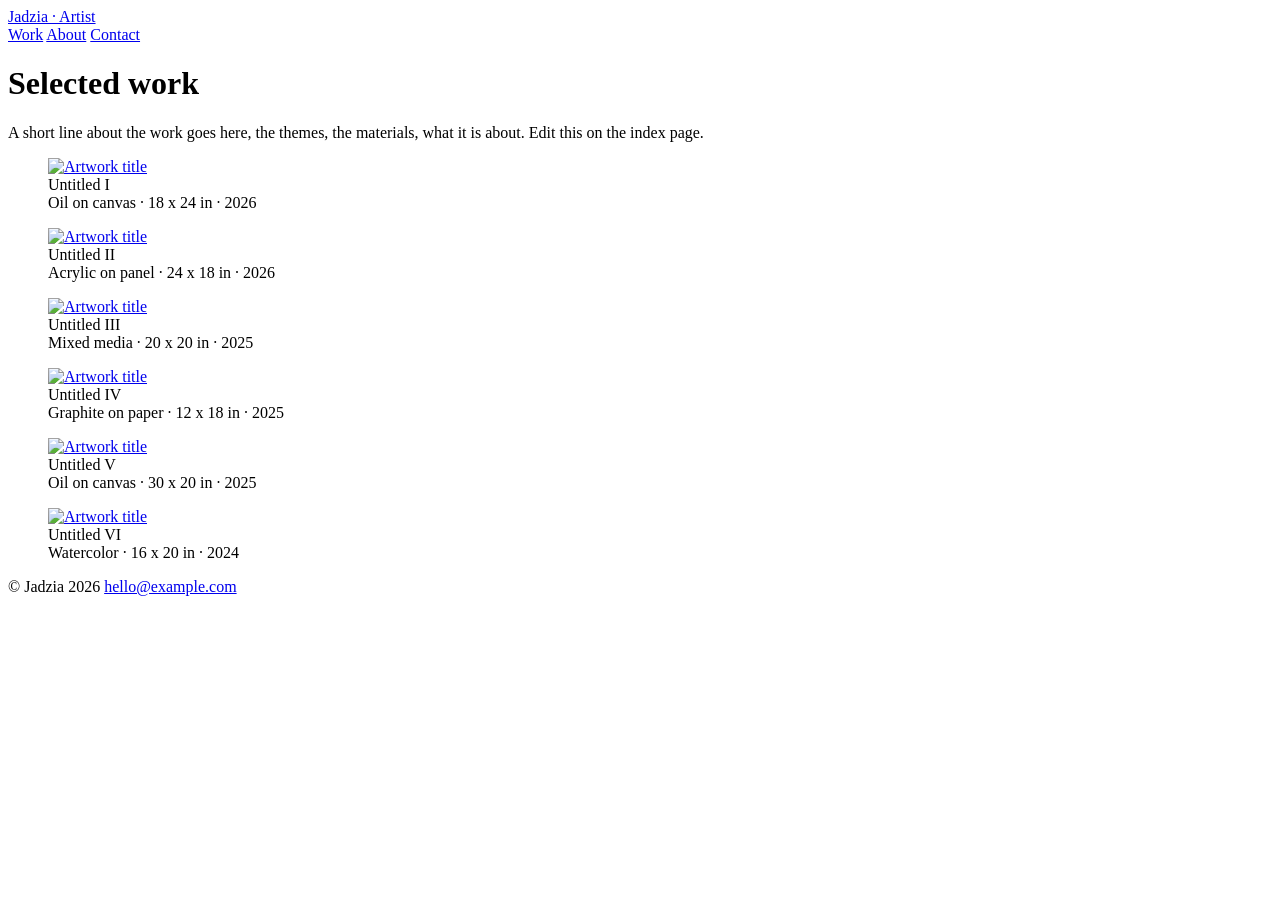
==== index.html @ c8b88ebf "Create index.html" ====
<!DOCTYPE html>
<html lang="en">
<head>
  <meta charset="UTF-8">
  <meta name="viewport" content="width=device-width, initial-scale=1.0">
  <title>Jadzia — Artist</title>
  <meta name="description" content="Art portfolio of Jadzia.">
  <link rel="preconnect" href="https://fonts.googleapis.com">
  <link rel="preconnect" href="https://fonts.gstatic.com" crossorigin>
  <link href="https://fonts.googleapis.com/css2?family=Inter:wght@300;400;500;600&display=swap" rel="stylesheet">
  <link rel="stylesheet" href="style.css">
</head>
<body>
  <header>
    <a class="site-name" href="index.html">Jadzia <span>· Artist</span></a>
    <nav>
      <a href="index.html" class="active">Work</a>
      <a href="about.html">About</a>
      <a href="contact.html">Contact</a>
    </nav>
  </header>

  <main>
    <div class="intro">
      <h1>Selected work</h1>
      <p>A short line about the work goes here, the themes, the materials, what it is about. Edit this on the index page.</p>
    </div>

    <!-- ===== GALLERY =====
         To add a piece, copy one <figure class="piece"> block and change:
           1) the image file name (src AND the href around it),
           2) the caption text (title, medium, size, year).
         Put your image files in the art/ folder. Any shape works. -->
    <div class="gallery">

      <figure class="piece">
        <a href="art/art1.jpg" target="_blank" rel="noopener"><img src="art/art1.jpg" alt="Artwork title" loading="lazy"></a>
        <figcaption><span class="title">Untitled I</span><br>Oil on canvas · 18 x 24 in · 2026</figcaption>
      </figure>

      <figure class="piece">
        <a href="art/art2.jpg" target="_blank" rel="noopener"><img src="art/art2.jpg" alt="Artwork title" loading="lazy"></a>
        <figcaption><span class="title">Untitled II</span><br>Acrylic on panel · 24 x 18 in · 2026</figcaption>
      </figure>

      <figure class="piece">
        <a href="art/art3.jpg" target="_blank" rel="noopener"><img src="art/art3.jpg" alt="Artwork title" loading="lazy"></a>
        <figcaption><span class="title">Untitled III</span><br>Mixed media · 20 x 20 in · 2025</figcaption>
      </figure>

      <figure class="piece">
        <a href="art/art4.jpg" target="_blank" rel="noopener"><img src="art/art4.jpg" alt="Artwork title" loading="lazy"></a>
        <figcaption><span class="title">Untitled IV</span><br>Graphite on paper · 12 x 18 in · 2025</figcaption>
      </figure>

      <figure class="piece">
        <a href="art/art5.jpg" target="_blank" rel="noopener"><img src="art/art5.jpg" alt="Artwork title" loading="lazy"></a>
        <figcaption><span class="title">Untitled V</span><br>Oil on canvas · 30 x 20 in · 2025</figcaption>
      </figure>

      <figure class="piece">
        <a href="art/art6.jpg" target="_blank" rel="noopener"><img src="art/art6.jpg" alt="Artwork title" loading="lazy"></a>
        <figcaption><span class="title">Untitled VI</span><br>Watercolor · 16 x 20 in · 2024</figcaption>
      </figure>

    </div>
  </main>

  <footer>
    <span>© Jadzia 2026</span>
    <a href="mailto:hello@example.com">hello@example.com</a>
  </footer>
</body>
</html>
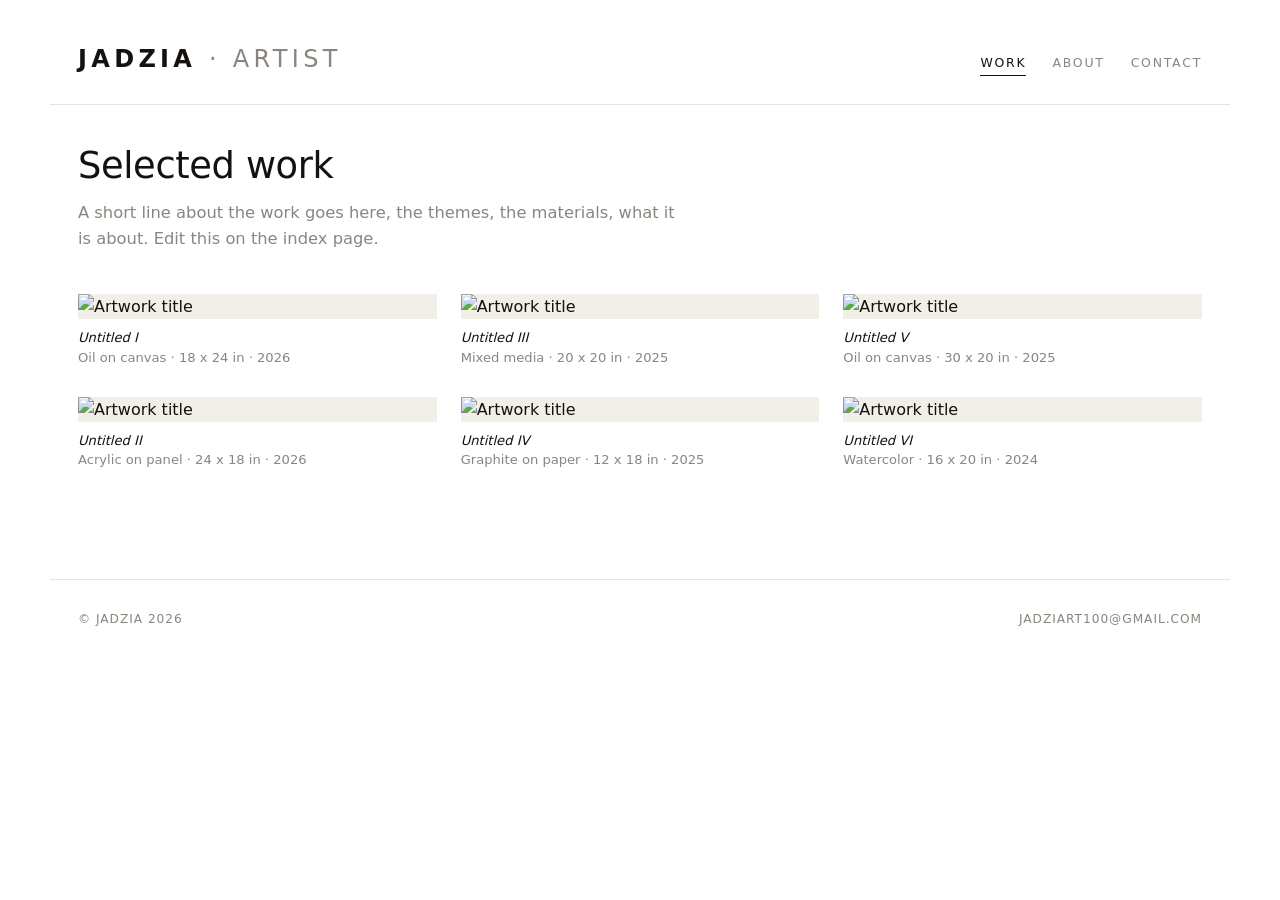
==== commit c98afe25: "Update index.html" ====
--- a/index.html
+++ b/index.html
@@ -68,7 +68,7 @@
 
   <footer>
     <span>© Jadzia 2026</span>
-    <a href="mailto:hello@example.com">hello@example.com</a>
+    <a href="mailto:jadziart100@gmail.com">jadziart100@gmail.com</a>
   </footer>
 </body>
 </html>
--- a/style.css
+++ b/style.css
@@ -0,0 +1,144 @@
+/* ============================================================
+   Jadzia — Art Portfolio
+   Minimalist gallery. White paper, black ink, one clean sans.
+   Let the work speak; keep the frame quiet.
+   Swap the ACCENT and fonts below to change the whole mood.
+   ============================================================ */
+
+:root {
+  --bg:      #ffffff;
+  --ink:     #14110f;
+  --muted:   #8a857e;
+  --line:    #e7e3dd;
+  --accent:  #14110f;          /* used for hovers/links; keep near-black for a gallery feel */
+  --wrap:    1180px;
+  --font-body: "Inter", system-ui, -apple-system, "Segoe UI", sans-serif;
+  --font-name: "Inter", system-ui, sans-serif;
+}
+
+* { box-sizing: border-box; margin: 0; padding: 0; }
+html { scroll-behavior: smooth; }
+body {
+  font-family: var(--font-body);
+  background: var(--bg);
+  color: var(--ink);
+  line-height: 1.6;
+  -webkit-font-smoothing: antialiased;
+}
+a { color: inherit; text-decoration: none; }
+
+/* ---------- Header / nav ---------- */
+header {
+  max-width: var(--wrap);
+  margin: 0 auto;
+  padding: 40px 28px 26px;
+  display: flex;
+  align-items: baseline;
+  justify-content: space-between;
+  flex-wrap: wrap;
+  gap: 14px 24px;
+  border-bottom: 1px solid var(--line);
+}
+.site-name {
+  font-family: var(--font-name);
+  font-size: 1.5rem;
+  font-weight: 600;
+  letter-spacing: 0.18em;
+  text-transform: uppercase;
+}
+.site-name span { color: var(--muted); font-weight: 400; }
+nav { display: flex; gap: 26px; }
+nav a {
+  font-size: 0.78rem;
+  letter-spacing: 0.14em;
+  text-transform: uppercase;
+  color: var(--muted);
+  padding-bottom: 2px;
+  border-bottom: 1px solid transparent;
+  transition: color .2s, border-color .2s;
+}
+nav a:hover, nav a.active { color: var(--ink); border-color: var(--ink); }
+
+/* ---------- Main ---------- */
+main { max-width: var(--wrap); margin: 0 auto; padding: 40px 28px 80px; }
+
+.intro { max-width: 60ch; margin-bottom: 42px; }
+.intro h1 {
+  font-family: var(--font-name);
+  font-weight: 500;
+  font-size: clamp(1.6rem, 3.4vw, 2.3rem);
+  letter-spacing: -0.01em;
+  line-height: 1.15;
+  margin-bottom: 12px;
+}
+.intro p { color: var(--muted); font-size: 1.02rem; }
+
+/* ---------- Gallery (masonry via CSS columns; keeps each piece's true shape) ---------- */
+.gallery { column-count: 3; column-gap: 24px; }
+.piece { break-inside: avoid; margin: 0 0 30px; }
+.piece a { display: block; cursor: zoom-in; }
+.piece img {
+  width: 100%; display: block;
+  background: #f2efe9;
+  transition: opacity .2s;
+}
+.piece a:hover img { opacity: 0.9; }
+.piece figcaption {
+  margin-top: 9px;
+  font-size: 0.82rem;
+  color: var(--muted);
+  line-height: 1.45;
+}
+.piece .title { color: var(--ink); font-style: italic; }
+
+/* ---------- About ---------- */
+.about-grid { display: grid; grid-template-columns: 300px 1fr; gap: 48px; align-items: start; }
+.about-grid img { width: 100%; background: #f2efe9; }
+.about-copy h1 {
+  font-family: var(--font-name);
+  font-weight: 500; font-size: clamp(1.5rem, 3vw, 2rem);
+  margin-bottom: 18px; letter-spacing: -0.01em;
+}
+.about-copy p { margin-bottom: 1em; color: #46423d; max-width: 62ch; }
+
+/* ---------- Contact ---------- */
+.contact h1 {
+  font-family: var(--font-name);
+  font-weight: 500; font-size: clamp(1.6rem, 3.4vw, 2.3rem);
+  margin-bottom: 18px;
+}
+.contact p { color: var(--muted); max-width: 54ch; margin-bottom: 22px; }
+.contact-links { display: flex; flex-direction: column; gap: 12px; }
+.contact-links a {
+  font-size: 1.05rem;
+  width: fit-content;
+  border-bottom: 1px solid var(--line);
+  padding-bottom: 3px;
+  transition: border-color .2s;
+}
+.contact-links a:hover { border-color: var(--ink); }
+.contact-links .label { color: var(--muted); font-size: 0.72rem; letter-spacing: 0.14em; text-transform: uppercase; display: block; margin-bottom: 2px; }
+
+/* ---------- Footer ---------- */
+footer {
+  max-width: var(--wrap);
+  margin: 0 auto;
+  padding: 30px 28px 50px;
+  border-top: 1px solid var(--line);
+  display: flex; justify-content: space-between; flex-wrap: wrap; gap: 10px;
+  font-size: 0.76rem; letter-spacing: 0.08em; text-transform: uppercase; color: var(--muted);
+}
+footer a:hover { color: var(--ink); }
+
+/* ---------- Responsive ---------- */
+@media (max-width: 900px) {
+  .gallery { column-count: 2; }
+  .about-grid { grid-template-columns: 1fr; gap: 28px; }
+  .about-grid img { max-width: 300px; }
+}
+@media (max-width: 560px) {
+  .gallery { column-count: 1; }
+  header { padding: 28px 20px 20px; }
+  main { padding: 30px 20px 60px; }
+  nav { gap: 18px; }
+}
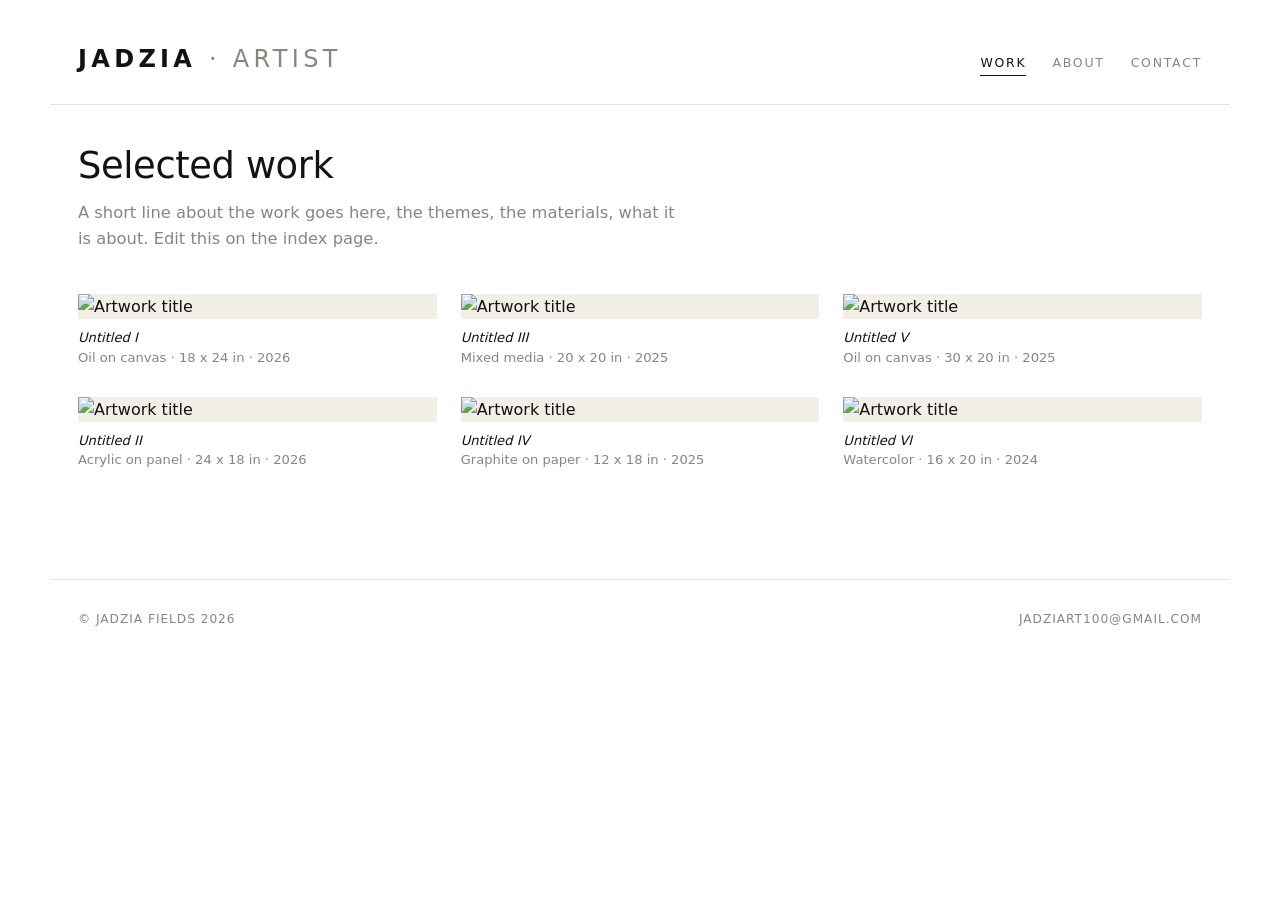
==== commit b076bd6c: "Update index.html" ====
--- a/index.html
+++ b/index.html
@@ -3,7 +3,7 @@
 <head>
   <meta charset="UTF-8">
   <meta name="viewport" content="width=device-width, initial-scale=1.0">
-  <title>Jadzia — Artist</title>
+  <title>Jadzia Fields — Artist</title>
   <meta name="description" content="Art portfolio of Jadzia.">
   <link rel="preconnect" href="https://fonts.googleapis.com">
   <link rel="preconnect" href="https://fonts.gstatic.com" crossorigin>
@@ -67,7 +67,7 @@
   </main>
 
   <footer>
-    <span>© Jadzia 2026</span>
+    <span>© Jadzia Fields 2026</span>
     <a href="mailto:jadziart100@gmail.com">jadziart100@gmail.com</a>
   </footer>
 </body>
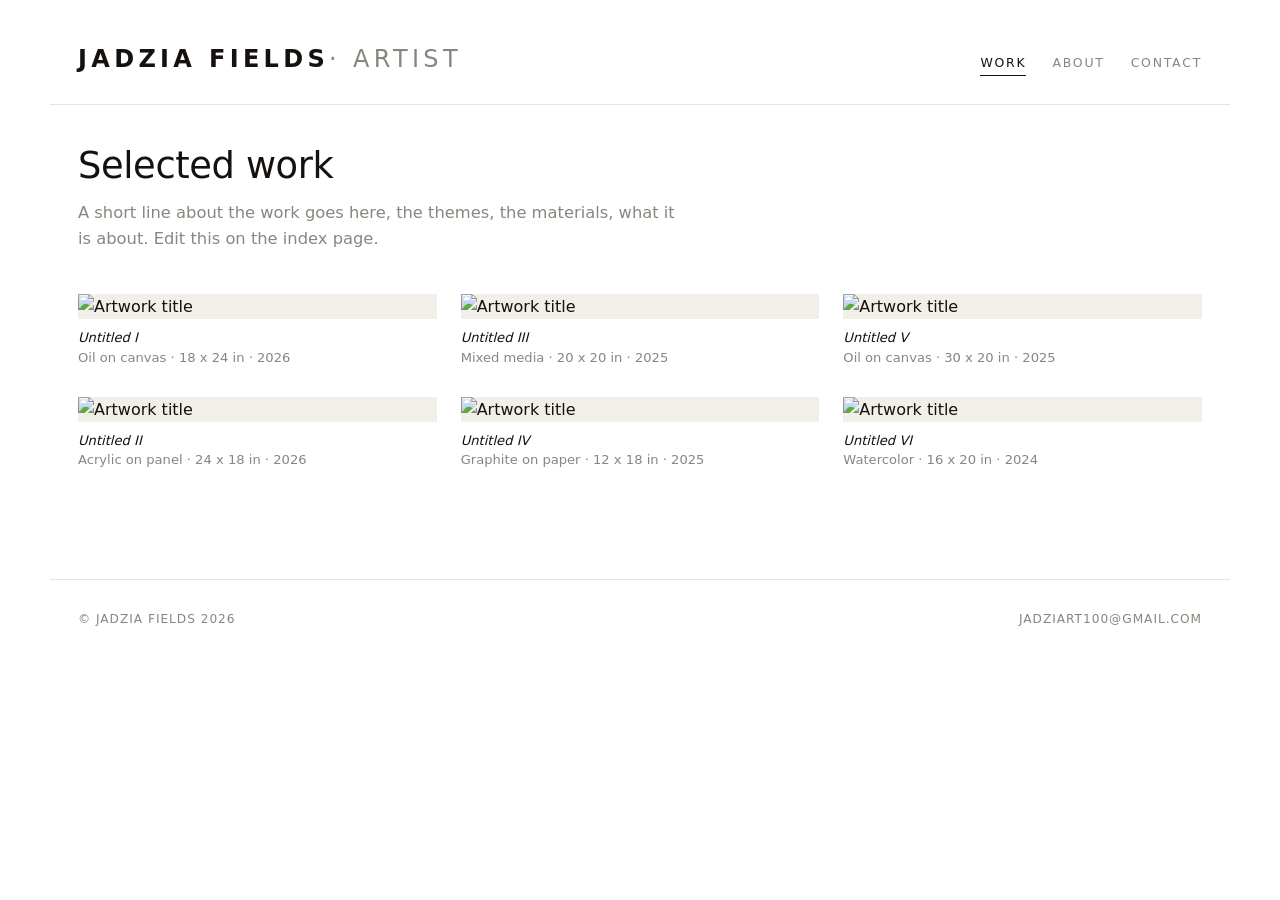
==== commit e2eb9062: "Update site name to 'Jadzia Fields'" ====
--- a/index.html
+++ b/index.html
@@ -12,7 +12,7 @@
 </head>
 <body>
   <header>
-    <a class="site-name" href="index.html">Jadzia <span>· Artist</span></a>
+    <a class="site-name" href="index.html">Jadzia Fields<span>· Artist</span></a>
     <nav>
       <a href="index.html" class="active">Work</a>
       <a href="about.html">About</a>
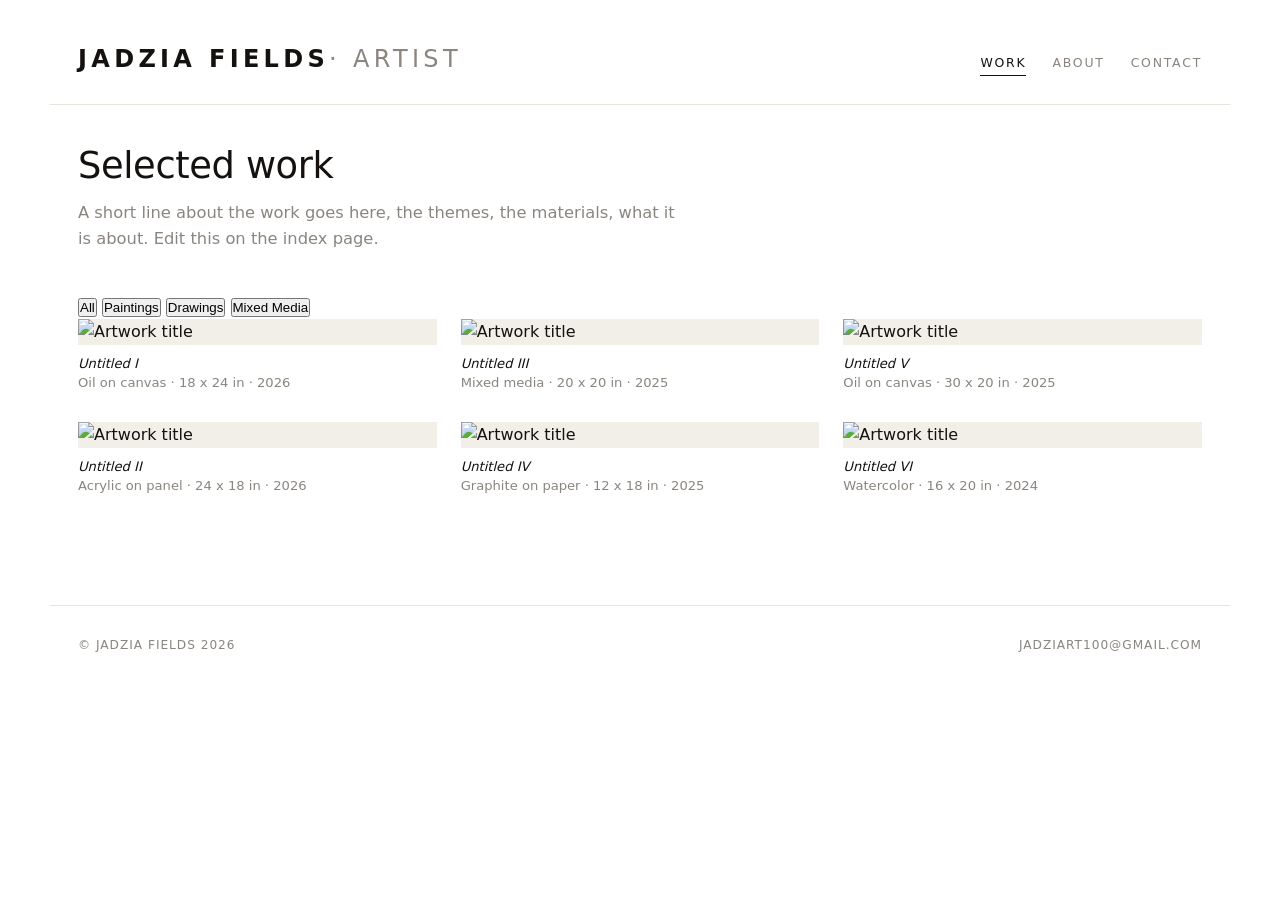
==== commit b2e8e107: "Update index.html" ====
--- a/index.html
+++ b/index.html
@@ -26,39 +26,49 @@
       <p>A short line about the work goes here, the themes, the materials, what it is about. Edit this on the index page.</p>
     </div>
 
+    <!-- ===== MEDIUM TABS =====
+         Each button filters the gallery. data-filter must match the data-cat on the pieces.
+         To add a medium: add a button here, then tag pieces with data-cat="yourslug". -->
+    <div class="filter-tabs">
+      <button class="filter-tab active" data-filter="all">All</button>
+      <button class="filter-tab" data-filter="paintings">Paintings</button>
+      <button class="filter-tab" data-filter="drawings">Drawings</button>
+      <button class="filter-tab" data-filter="mixed">Mixed Media</button>
+    </div>
+
     <!-- ===== GALLERY =====
          To add a piece, copy one <figure class="piece"> block and change:
            1) the image file name (src AND the href around it),
-           2) the caption text (title, medium, size, year).
-         Put your image files in the art/ folder. Any shape works. -->
+           2) the caption text (title, medium, size, year),
+           3) data-cat to the medium ("paintings", "drawings", "mixed", or your own). -->
     <div class="gallery">
 
-      <figure class="piece">
+      <figure class="piece" data-cat="paintings">
         <a href="art/art1.jpg" target="_blank" rel="noopener"><img src="art/art1.jpg" alt="Artwork title" loading="lazy"></a>
         <figcaption><span class="title">Untitled I</span><br>Oil on canvas · 18 x 24 in · 2026</figcaption>
       </figure>
 
-      <figure class="piece">
+      <figure class="piece" data-cat="paintings">
         <a href="art/art2.jpg" target="_blank" rel="noopener"><img src="art/art2.jpg" alt="Artwork title" loading="lazy"></a>
         <figcaption><span class="title">Untitled II</span><br>Acrylic on panel · 24 x 18 in · 2026</figcaption>
       </figure>
 
-      <figure class="piece">
+      <figure class="piece" data-cat="mixed">
         <a href="art/art3.jpg" target="_blank" rel="noopener"><img src="art/art3.jpg" alt="Artwork title" loading="lazy"></a>
         <figcaption><span class="title">Untitled III</span><br>Mixed media · 20 x 20 in · 2025</figcaption>
       </figure>
 
-      <figure class="piece">
+      <figure class="piece" data-cat="drawings">
         <a href="art/art4.jpg" target="_blank" rel="noopener"><img src="art/art4.jpg" alt="Artwork title" loading="lazy"></a>
         <figcaption><span class="title">Untitled IV</span><br>Graphite on paper · 12 x 18 in · 2025</figcaption>
       </figure>
 
-      <figure class="piece">
+      <figure class="piece" data-cat="paintings">
         <a href="art/art5.jpg" target="_blank" rel="noopener"><img src="art/art5.jpg" alt="Artwork title" loading="lazy"></a>
         <figcaption><span class="title">Untitled V</span><br>Oil on canvas · 30 x 20 in · 2025</figcaption>
       </figure>
 
-      <figure class="piece">
+      <figure class="piece" data-cat="paintings">
         <a href="art/art6.jpg" target="_blank" rel="noopener"><img src="art/art6.jpg" alt="Artwork title" loading="lazy"></a>
         <figcaption><span class="title">Untitled VI</span><br>Watercolor · 16 x 20 in · 2024</figcaption>
       </figure>
@@ -70,5 +80,22 @@
     <span>© Jadzia Fields 2026</span>
     <a href="mailto:jadziart100@gmail.com">jadziart100@gmail.com</a>
   </footer>
+  <script>
+    (function () {
+      var tabs = document.querySelectorAll('.filter-tab');
+      var pieces = document.querySelectorAll('.piece');
+      tabs.forEach(function (tab) {
+        tab.addEventListener('click', function () {
+          tabs.forEach(function (t) { t.classList.remove('active'); });
+          tab.classList.add('active');
+          var f = tab.getAttribute('data-filter');
+          pieces.forEach(function (p) {
+            var show = (f === 'all') || (p.getAttribute('data-cat') === f);
+            p.style.display = show ? '' : 'none';
+          });
+        });
+      });
+    })();
+  </script>
 </body>
 </html>
